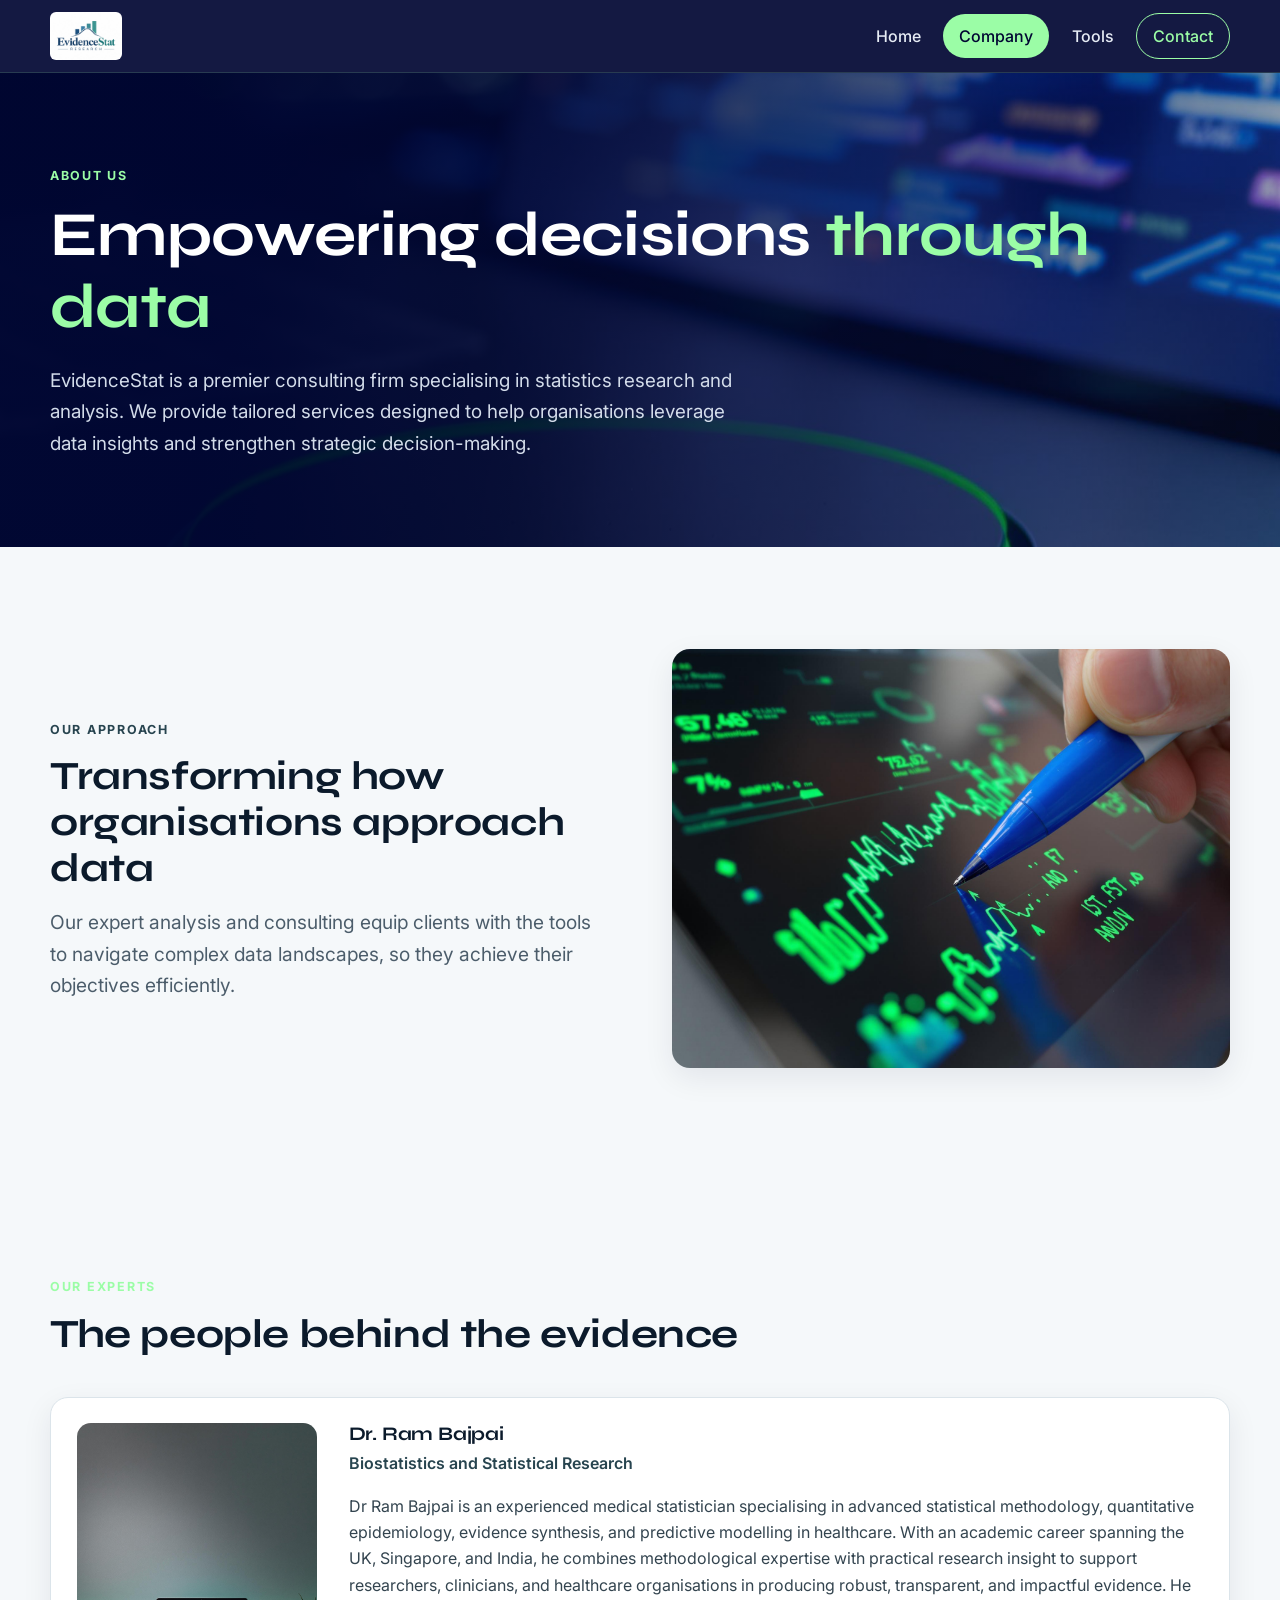
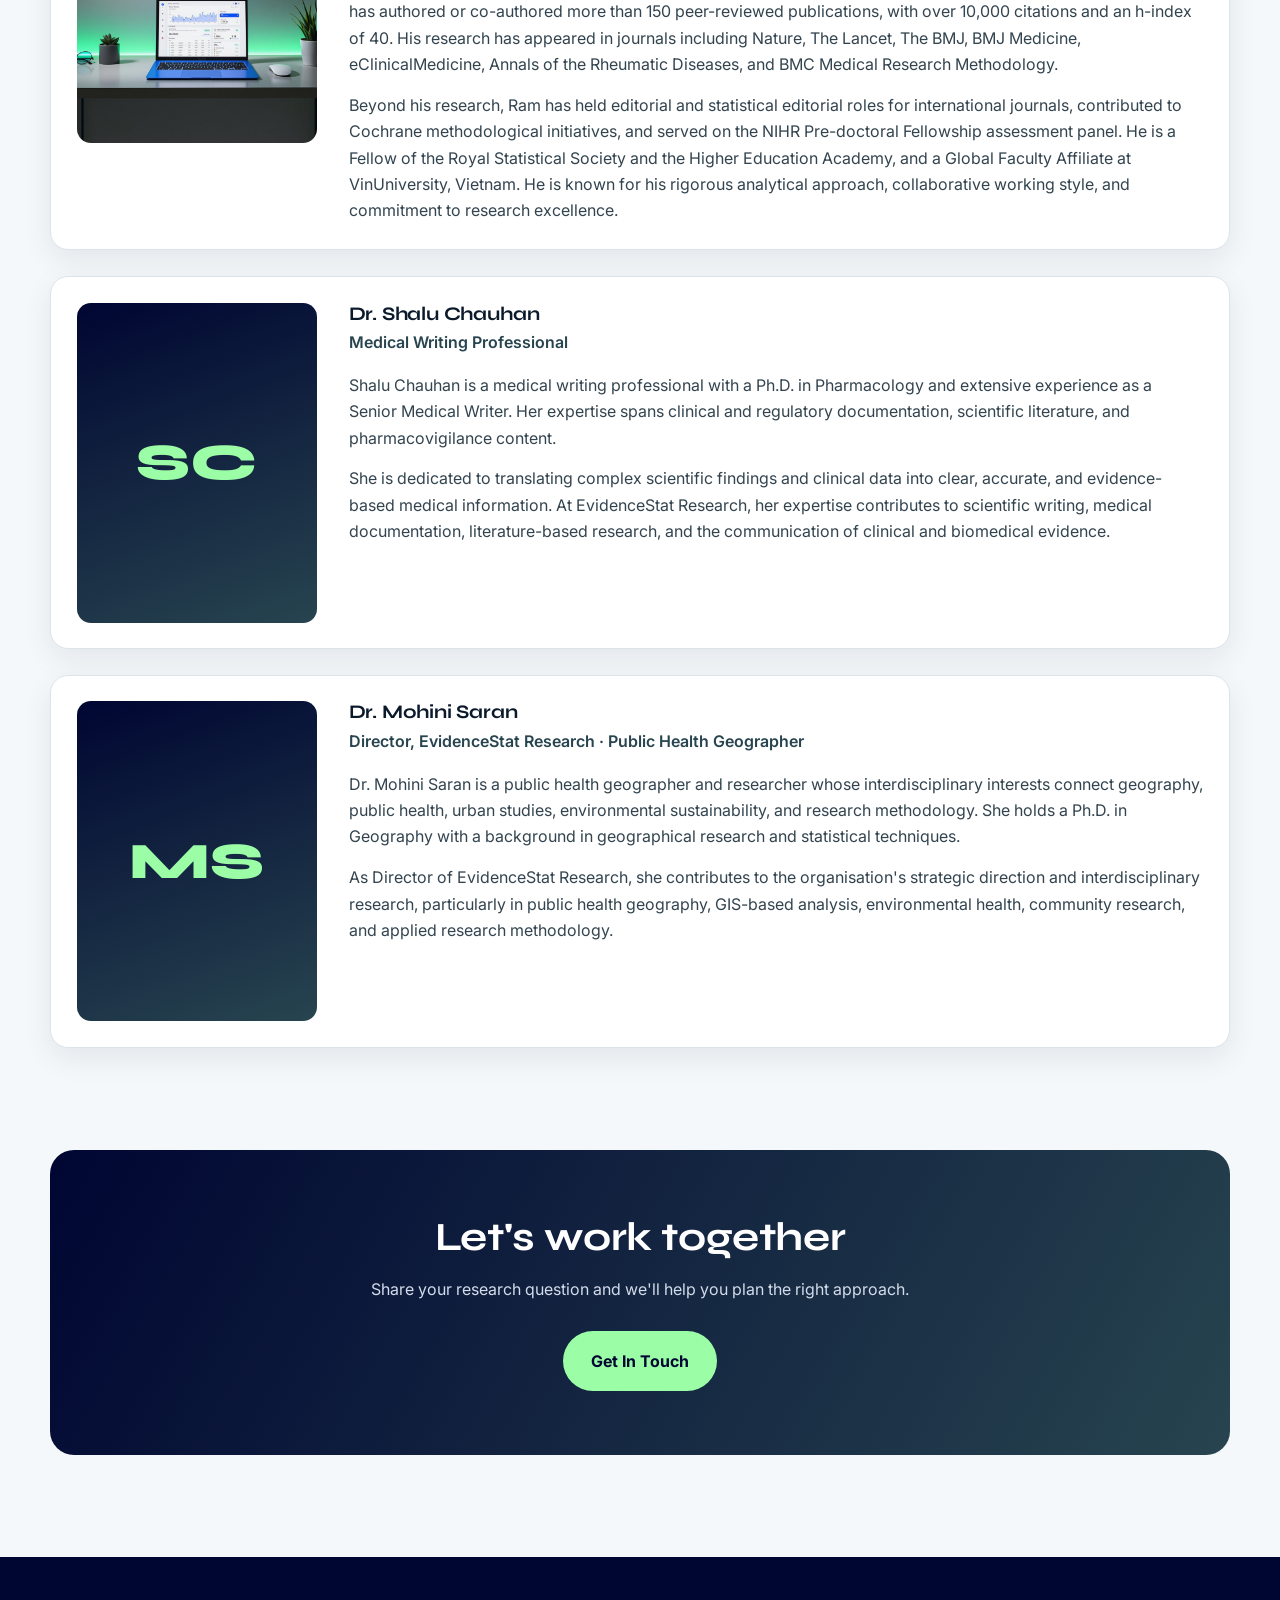
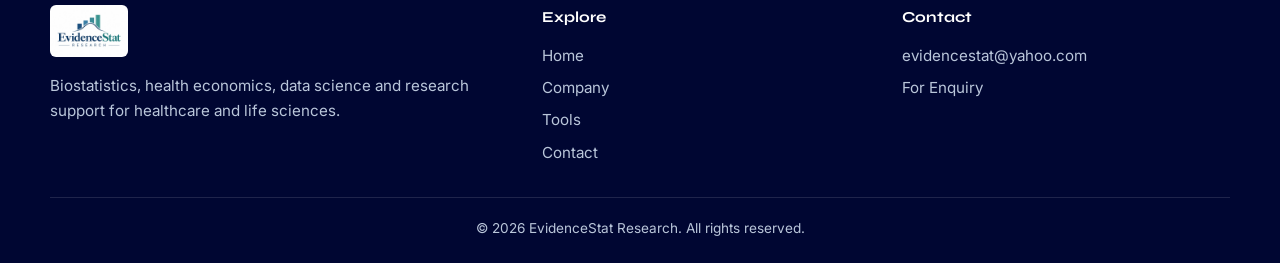
==== company.html @ 98dabb56 "EvidenceStat Research: responsive static website" ====
<!doctype html>
<html lang="en">
<head>
<meta charset="utf-8">
<meta name="viewport" content="width=device-width,initial-scale=1">
<title>Company | EvidenceStat Research</title>
<meta name="description" content="Meet the experts at EvidenceStat Research: biostatistics, medical writing and public health geography.">
<link rel="preconnect" href="https://fonts.googleapis.com"><link rel="preconnect" href="https://fonts.gstatic.com" crossorigin>
<link href="https://fonts.googleapis.com/css2?family=Inter:wght@400;500;600;700&family=Syne:wght@600;700;800&display=swap" rel="stylesheet">
<link rel="stylesheet" href="style.css">
</head>
<body>
<a class="skip" href="#main">Skip to content</a>
<header class="site-header"><div class="wrap nav">
  <a class="brand" href="index.html" aria-label="EvidenceStat Research home"><img src="assets/logo.jpg" alt="EvidenceStat Research"></a>
  <button class="toggle" aria-label="Menu" aria-expanded="false"><span></span></button>
  <ul class="menu">
    <li><a href="index.html">Home</a></li>
    <li><a href="company.html" aria-current="page">Company</a></li>
    <li><a href="tools.html">Tools</a></li>
    <li><a href="contact.html" class="cta">Contact</a></li>
  </ul>
</div></header>

<main id="main">
<section class="hero hero-sm" style="background-image:url(assets/img3.jpg)">
  <div class="wrap">
    <span class="eyebrow">About Us</span>
    <h1>Empowering decisions <span>through data</span></h1>
    <p>EvidenceStat is a premier consulting firm specialising in statistics research and analysis. We provide tailored services designed to help organisations leverage data insights and strengthen strategic decision-making.</p>
  </div>
</section>

<section class="section">
  <div class="wrap split">
    <div class="reveal">
      <span class="eyebrow">Our Approach</span>
      <h2>Transforming how organisations approach data</h2>
      <p class="lead">Our expert analysis and consulting equip clients with the tools to navigate complex data landscapes, so they achieve their objectives efficiently.</p>
    </div>
    <img class="reveal" src="assets/img4.jpg" alt="Reviewing analytical results on a tablet" loading="lazy">
  </div>
</section>

<section class="section on-dark" style="background:var(--bg);color:var(--ink)">
  <div class="wrap">
    <div class="head reveal"><span class="eyebrow">Our Experts</span><h2>The people behind the evidence</h2></div>
    <div class="team">
      <article class="person reveal">
        <img src="assets/ram.jpg" alt="Dr. Ram Bajpai" loading="lazy">
        <div>
          <h3>Dr. Ram Bajpai</h3><p class="role">Biostatistics and Statistical Research</p>
          <p>Dr Ram Bajpai is an experienced medical statistician specialising in advanced statistical methodology, quantitative epidemiology, evidence synthesis, and predictive modelling in healthcare. With an academic career spanning the UK, Singapore, and India, he combines methodological expertise with practical research insight to support researchers, clinicians, and healthcare organisations in producing robust, transparent, and impactful evidence. He has authored or co-authored more than 150 peer-reviewed publications, with over 10,000 citations and an h-index of 40. His research has appeared in journals including Nature, The Lancet, The BMJ, BMJ Medicine, eClinicalMedicine, Annals of the Rheumatic Diseases, and BMC Medical Research Methodology.</p>
          <p>Beyond his research, Ram has held editorial and statistical editorial roles for international journals, contributed to Cochrane methodological initiatives, and served on the NIHR Pre-doctoral Fellowship assessment panel. He is a Fellow of the Royal Statistical Society and the Higher Education Academy, and a Global Faculty Affiliate at VinUniversity, Vietnam. He is known for his rigorous analytical approach, collaborative working style, and commitment to research excellence.</p>
        </div>
      </article>
      <article class="person reveal">
        <div class="avatar" aria-hidden="true">SC</div>
        <div>
          <h3>Dr. Shalu Chauhan</h3><p class="role">Medical Writing Professional</p>
          <p>Shalu Chauhan is a medical writing professional with a Ph.D. in Pharmacology and extensive experience as a Senior Medical Writer. Her expertise spans clinical and regulatory documentation, scientific literature, and pharmacovigilance content.</p>
          <p>She is dedicated to translating complex scientific findings and clinical data into clear, accurate, and evidence-based medical information. At EvidenceStat Research, her expertise contributes to scientific writing, medical documentation, literature-based research, and the communication of clinical and biomedical evidence.</p>
        </div>
      </article>
      <article class="person reveal">
        <div class="avatar" aria-hidden="true">MS</div>
        <div>
          <h3>Dr. Mohini Saran</h3><p class="role">Director, EvidenceStat Research &middot; Public Health Geographer</p>
          <p>Dr. Mohini Saran is a public health geographer and researcher whose interdisciplinary interests connect geography, public health, urban studies, environmental sustainability, and research methodology. She holds a Ph.D. in Geography with a background in geographical research and statistical techniques.</p>
          <p>As Director of EvidenceStat Research, she contributes to the organisation's strategic direction and interdisciplinary research, particularly in public health geography, GIS-based analysis, environmental health, community research, and applied research methodology.</p>
        </div>
      </article>
    </div>
  </div>
</section>

<section class="section" style="padding-top:0">
  <div class="wrap"><div class="cta-band reveal">
    <h2>Let's work together</h2><p>Share your research question and we'll help you plan the right approach.</p>
    <div class="btns"><a class="btn btn-primary" href="contact.html">Get In Touch</a></div>
  </div></div>
</section>
</main>

<footer class="site-footer"><div class="wrap">
  <div class="foot">
    <div><img src="assets/logo.jpg" alt="EvidenceStat Research"><p>Biostatistics, health economics, data science and research support for healthcare and life sciences.</p></div>
    <div><h4>Explore</h4><ul><li><a href="index.html">Home</a></li><li><a href="company.html">Company</a></li>
    <li><a href="tools.html">Tools</a></li><li><a href="contact.html">Contact</a></li></ul></div>
    <div><h4>Contact</h4><ul><li><a href="mailto:evidencestat@yahoo.com">evidencestat@yahoo.com</a></li><li><a href="contact.html">For Enquiry</a></li></ul></div>
  </div>
  <p class="copy">&copy; 2026 EvidenceStat Research. All rights reserved.</p>
</div></footer>
<script src="script.js"></script>
</body>
</html>
---- style.css ----
:root{
  --navy:#000632;--navy-2:#0a1450;--slate:#27444f;--mint:#9bfda6;--mint-d:#5fe07a;
  --ink:#0b1a2b;--muted:#4c5d6b;--bg:#f5f8fa;--card:#fff;--line:#dbe4ea;
  --radius:18px;--shadow:0 10px 30px rgba(0,6,50,.08);
  --wrap:1180px;
}
*{box-sizing:border-box;margin:0;padding:0}
html{scroll-behavior:smooth;-webkit-text-size-adjust:100%}
body{font-family:'Inter',system-ui,-apple-system,'Segoe UI',Roboto,Arial,sans-serif;color:var(--ink);background:var(--bg);line-height:1.65;font-size:1rem;overflow-x:hidden}
img{max-width:100%;display:block}
a{color:inherit}
h1,h2,h3{font-family:'Syne','Inter',system-ui,sans-serif;line-height:1.15;letter-spacing:-.01em}
h1{font-size:clamp(2.1rem,5.5vw,3.9rem)}
h2{font-size:clamp(1.6rem,3.4vw,2.5rem)}
h3{font-size:1.2rem}
.wrap{width:min(100% - 2.5rem,var(--wrap));margin-inline:auto}
.eyebrow{display:inline-block;font-size:.78rem;font-weight:700;letter-spacing:.14em;text-transform:uppercase;color:var(--slate);margin-bottom:.8rem}
.on-dark .eyebrow,.hero .eyebrow{color:var(--mint)}
.section{padding:clamp(3.5rem,8vw,6.5rem) 0}
.lead{font-size:clamp(1.02rem,1.6vw,1.2rem);color:var(--muted);max-width:62ch}
.skip{position:absolute;left:-999px;top:0;background:var(--mint);color:var(--navy);padding:.6rem 1rem;z-index:200}
.skip:focus{left:0}

/* header */
.site-header{position:sticky;top:0;z-index:100;background:rgba(0,6,50,.92);backdrop-filter:blur(12px);border-bottom:1px solid rgba(155,253,166,.15)}
.nav{display:flex;align-items:center;justify-content:space-between;gap:1rem;min-height:72px}
.brand img{height:48px;width:auto;border-radius:6px;background:#fff}
.menu{display:flex;align-items:center;gap:.4rem;list-style:none}
.menu a{display:block;padding:.55rem 1rem;border-radius:999px;text-decoration:none;color:#e6ecf5;font-weight:500;transition:.2s}
.menu a:hover,.menu a[aria-current=page]{color:var(--navy);background:var(--mint)}
.menu .cta{border:1px solid var(--mint);color:var(--mint)}
.toggle{display:none;background:none;border:1px solid rgba(155,253,166,.5);border-radius:10px;width:44px;height:44px;cursor:pointer;color:var(--mint)}
.toggle span,.toggle span::before,.toggle span::after{display:block;width:20px;height:2px;background:currentColor;margin:auto;position:relative;transition:.25s}
.toggle span::before,.toggle span::after{content:"";position:absolute;left:0}
.toggle span::before{top:-6px}.toggle span::after{top:6px}
.toggle[aria-expanded=true] span{background:transparent}
.toggle[aria-expanded=true] span::before{top:0;transform:rotate(45deg)}
.toggle[aria-expanded=true] span::after{top:0;transform:rotate(-45deg)}

/* buttons */
.btn{display:inline-flex;align-items:center;justify-content:center;gap:.5rem;padding:.9rem 1.6rem;border-radius:999px;font-weight:700;text-decoration:none;border:2px solid transparent;transition:.2s;cursor:pointer;font:inherit;font-weight:700}
.btn-primary{background:var(--mint);color:var(--navy)}
.btn-primary:hover{background:#fff;transform:translateY(-2px)}
.btn-ghost{border-color:rgba(255,255,255,.5);color:#fff}
.btn-ghost:hover{background:#fff;color:var(--navy)}
.btn-dark{background:var(--navy);color:#fff}
.btn-dark:hover{background:var(--slate);transform:translateY(-2px)}
.btns{display:flex;flex-wrap:wrap;gap:.8rem;margin-top:1.8rem}

/* hero */
.hero{position:relative;color:#fff;background:var(--navy) center/cover no-repeat;isolation:isolate;overflow:hidden}
.hero::before{content:"";position:absolute;inset:0;background:linear-gradient(100deg,rgba(0,6,50,.96) 20%,rgba(0,6,50,.7) 60%,rgba(0,6,50,.35));z-index:-1}
.hero .wrap{padding:clamp(4rem,11vw,9rem) 0}
.hero h1 span{color:var(--mint)}
.hero p{margin-top:1.4rem;max-width:58ch;color:#d3dcea;font-size:clamp(1rem,1.6vw,1.18rem)}
.hero-sm .wrap{padding:clamp(3rem,7vw,5.5rem) 0}

.stats{display:grid;grid-template-columns:repeat(4,1fr);gap:1rem;margin-top:-3rem;position:relative;z-index:2}
.stat{background:var(--card);border-radius:var(--radius);padding:1.4rem;box-shadow:var(--shadow);text-align:center;border-top:4px solid var(--mint-d)}
.stat b{display:block;font-family:'Syne',sans-serif;font-size:1.5rem;color:var(--navy)}
.stat span{font-size:.9rem;color:var(--muted)}

/* split */
.split{display:grid;grid-template-columns:1fr 1fr;gap:clamp(2rem,5vw,4.5rem);align-items:center}
.split img{border-radius:var(--radius);box-shadow:var(--shadow);width:100%;aspect-ratio:4/3;object-fit:cover}
.split p+p{margin-top:1rem}
.split .lead{margin-top:1rem}

/* services */
.head{max-width:760px;margin-bottom:2.5rem}
.head p{margin-top:1rem}
.grid{display:grid;grid-template-columns:repeat(3,1fr);gap:1.4rem}
.card{background:var(--card);border:1px solid var(--line);border-radius:var(--radius);padding:1.7rem;transition:.25s;display:flex;flex-direction:column}
.card:hover{transform:translateY(-5px);box-shadow:var(--shadow);border-color:var(--mint-d)}
.card .ico{width:46px;height:46px;border-radius:12px;background:var(--navy);color:var(--mint);display:grid;place-items:center;font-weight:800;margin-bottom:1rem;font-family:'Syne',sans-serif}
.card h3{margin-bottom:.8rem}
.tags{display:flex;flex-wrap:wrap;gap:.4rem;list-style:none}
.tags li{font-size:.8rem;background:#eaf3f6;color:var(--slate);padding:.28rem .7rem;border-radius:999px}

/* dark band */
.on-dark{background:var(--navy);color:#fff}
.on-dark .lead{color:#c3cee0}
.on-dark .card{background:var(--navy-2);border-color:rgba(155,253,166,.18)}
.on-dark .card p{color:#c3cee0}
.on-dark .card .ico{background:var(--mint);color:var(--navy)}

.cta-band{background:linear-gradient(120deg,var(--navy),var(--slate));color:#fff;border-radius:calc(var(--radius) + 6px);padding:clamp(2rem,6vw,4rem);text-align:center}
.cta-band p{margin:1rem auto 0;max-width:55ch;color:#d3dcea}
.cta-band .btns{justify-content:center}

/* team */
.team{display:grid;gap:1.6rem}
.person{display:grid;grid-template-columns:240px 1fr;gap:2rem;background:var(--card);border:1px solid var(--line);border-radius:var(--radius);padding:1.6rem;box-shadow:var(--shadow)}
.person img{width:100%;aspect-ratio:3/4;object-fit:cover;border-radius:14px}
.avatar{width:100%;aspect-ratio:3/4;border-radius:14px;background:linear-gradient(160deg,var(--navy),var(--slate));display:grid;place-items:center;color:var(--mint);font:800 3.2rem 'Syne',sans-serif}
.person .role{color:var(--slate);font-weight:600;margin:.3rem 0 1rem}
.person p+p{margin-top:.9rem}
.person p{color:#33444f}

/* contact */
.contact{display:grid;grid-template-columns:1fr 1.2fr;gap:2.5rem;align-items:start}
.info{display:grid;gap:1rem;margin-top:1.8rem}
.info a,.info div{display:flex;gap:.8rem;align-items:center;text-decoration:none;word-break:break-word}
.info i{font-style:normal;width:42px;height:42px;flex:none;border-radius:50%;background:var(--mint);color:var(--navy);display:grid;place-items:center;font-weight:800}
form{background:var(--card);padding:clamp(1.4rem,4vw,2.4rem);border-radius:var(--radius);box-shadow:var(--shadow);border:1px solid var(--line);display:grid;gap:1.1rem}
.row{display:grid;grid-template-columns:1fr 1fr;gap:1.1rem}
label{display:grid;gap:.4rem;font-weight:600;font-size:.92rem}
input,textarea{font:inherit;padding:.85rem 1rem;border:1.5px solid var(--line);border-radius:12px;background:#fbfdfe;width:100%;color:var(--ink)}
input:focus,textarea:focus{outline:3px solid rgba(95,224,122,.45);border-color:var(--mint-d)}
textarea{min-height:150px;resize:vertical}
.note{font-size:.85rem;color:var(--muted)}

/* footer */
.site-footer{background:var(--navy);color:#b9c6da;padding:3rem 0 1.5rem;font-size:.95rem}
.foot{display:grid;grid-template-columns:1.4fr 1fr 1fr;gap:2rem}
.foot h4{color:#fff;margin-bottom:.8rem;font-family:'Syne',sans-serif}
.foot ul{list-style:none;display:grid;gap:.45rem}
.foot a{text-decoration:none}.foot a:hover{color:var(--mint)}
.foot img{height:52px;width:auto;background:#fff;border-radius:6px;margin-bottom:1rem}
.copy{margin-top:2rem;padding-top:1.2rem;border-top:1px solid rgba(255,255,255,.12);text-align:center;font-size:.85rem}

/* reveal */
.reveal{opacity:0;transform:translateY(18px);transition:.6s ease}
.reveal.in{opacity:1;transform:none}
@media (prefers-reduced-motion:reduce){*{transition:none!important;scroll-behavior:auto!important}.reveal{opacity:1;transform:none}}

/* responsive */
@media (max-width:1000px){
  .grid{grid-template-columns:repeat(2,1fr)}
  .stats{grid-template-columns:repeat(2,1fr)}
}
@media (max-width:820px){
  .toggle{display:block}
  .menu{position:absolute;left:0;right:0;top:100%;flex-direction:column;align-items:stretch;background:var(--navy);padding:.8rem 1.25rem 1.2rem;border-bottom:1px solid rgba(155,253,166,.2);display:none}
  .menu.open{display:flex}
  .menu a{padding:.9rem 1rem;text-align:center}
  .split,.contact,.foot{grid-template-columns:1fr}
  .split img{order:-1;aspect-ratio:16/10}
  .person{grid-template-columns:1fr}
  .person img,.avatar{max-width:260px;aspect-ratio:1/1;object-position:top}
  .hero::before{background:linear-gradient(180deg,rgba(0,6,50,.9),rgba(0,6,50,.78))}
}
@media (max-width:600px){
  .grid,.row{grid-template-columns:1fr}
  .stats{margin-top:-2rem;gap:.7rem}
  .stat{padding:1rem}
  .btn{width:100%}
  .brand img{height:42px}
}
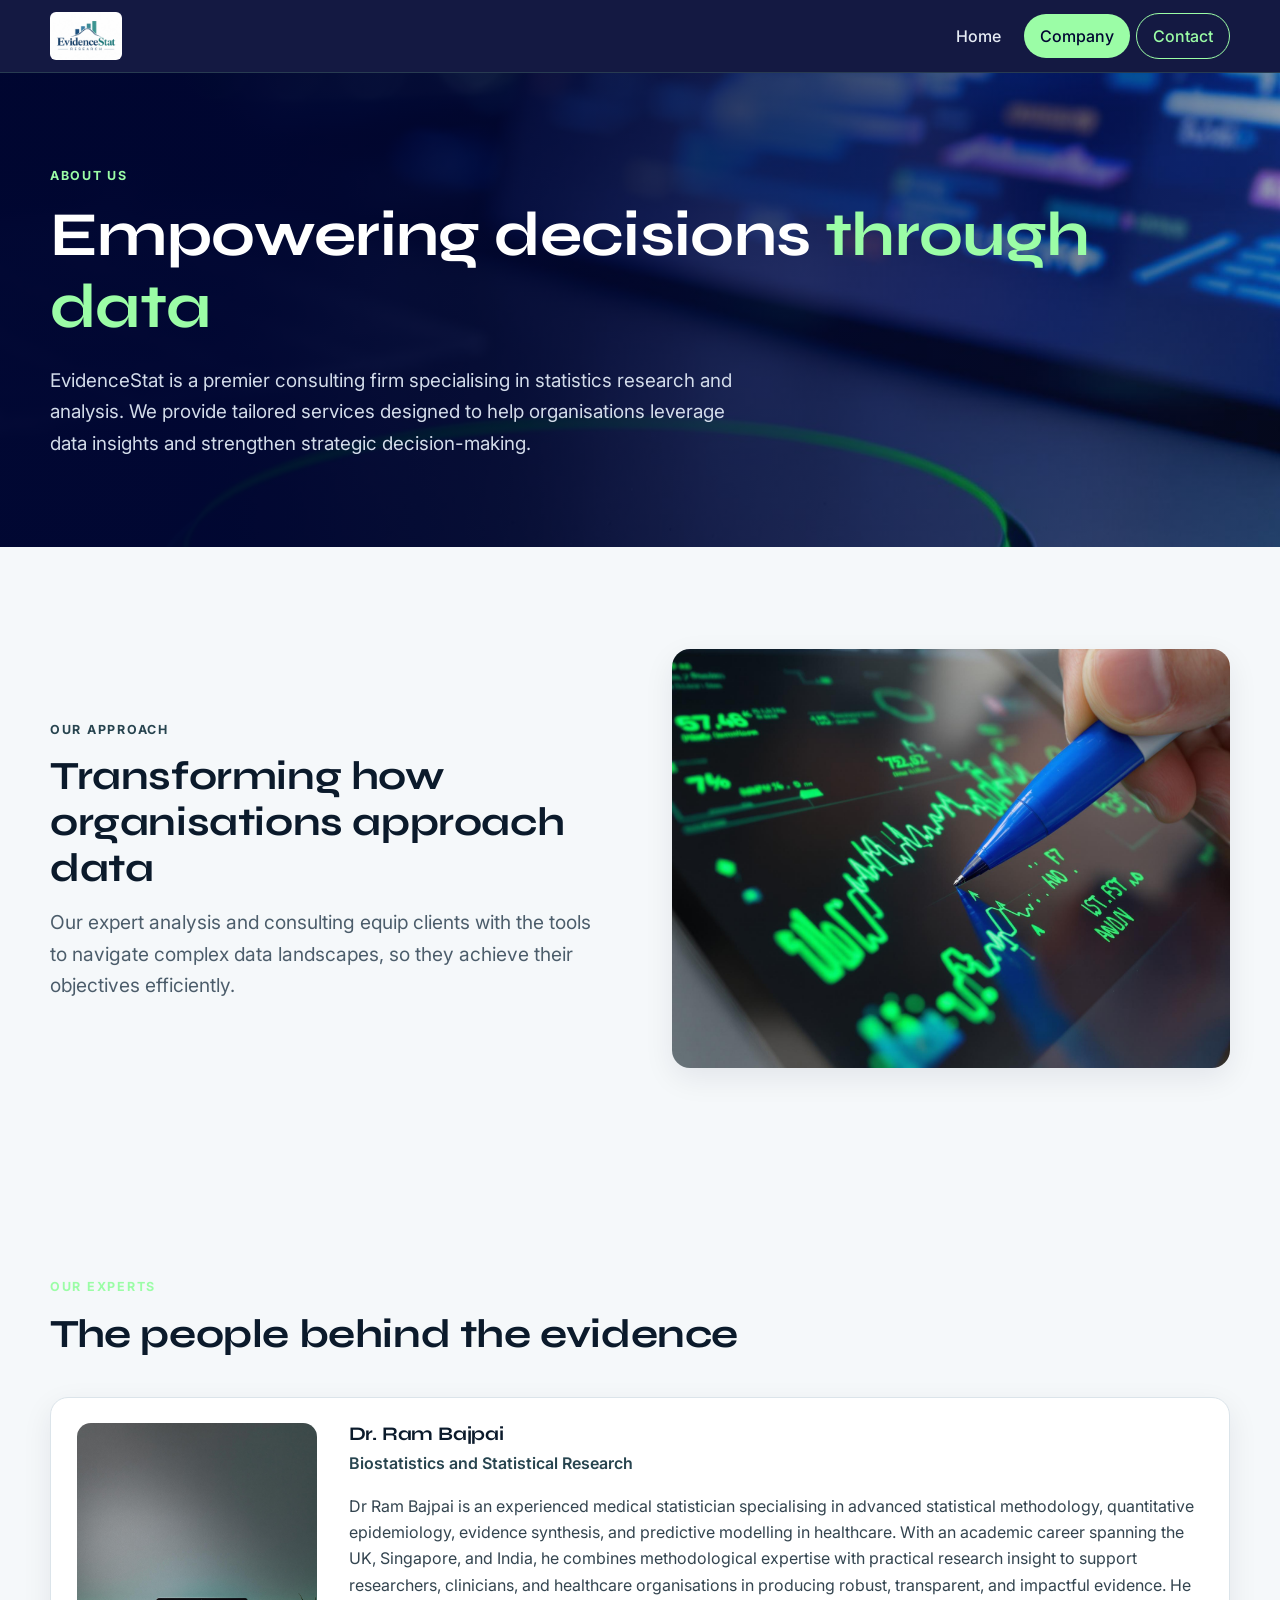
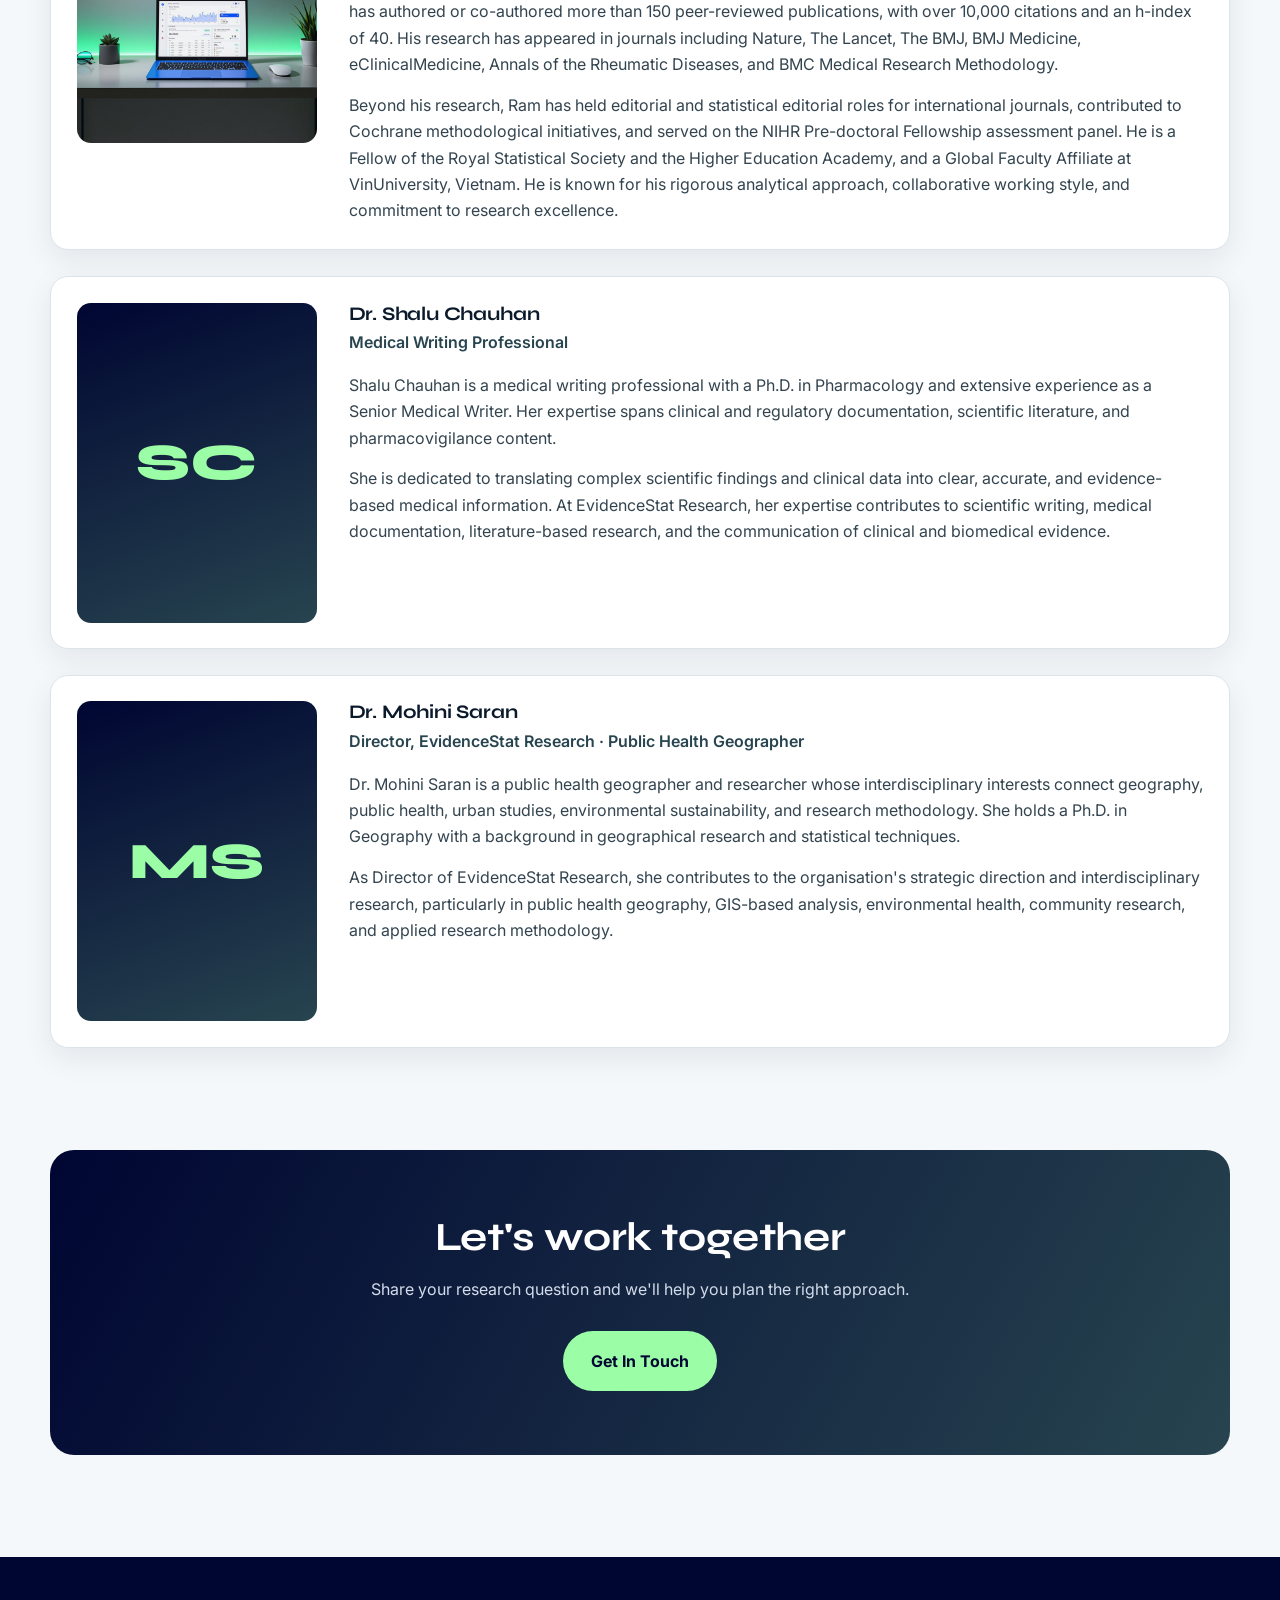
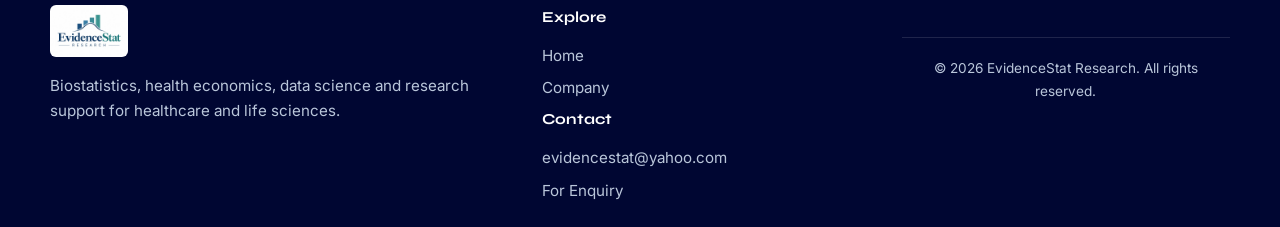
==== commit 608d4110: "Remove Tools page" ====
--- a/company.html
+++ b/company.html
@@ -17,7 +17,6 @@
   <ul class="menu">
     <li><a href="index.html">Home</a></li>
     <li><a href="company.html" aria-current="page">Company</a></li>
-    <li><a href="tools.html">Tools</a></li>
     <li><a href="contact.html" class="cta">Contact</a></li>
   </ul>
 </div></header>
@@ -86,7 +85,6 @@
   <div class="foot">
     <div><img src="assets/logo.jpg" alt="EvidenceStat Research"><p>Biostatistics, health economics, data science and research support for healthcare and life sciences.</p></div>
     <div><h4>Explore</h4><ul><li><a href="index.html">Home</a></li><li><a href="company.html">Company</a></li>
-    <li><a href="tools.html">Tools</a></li><li><a href="contact.html">Contact</a></li></ul></div>
     <div><h4>Contact</h4><ul><li><a href="mailto:evidencestat@yahoo.com">evidencestat@yahoo.com</a></li><li><a href="contact.html">For Enquiry</a></li></ul></div>
   </div>
   <p class="copy">&copy; 2026 EvidenceStat Research. All rights reserved.</p>
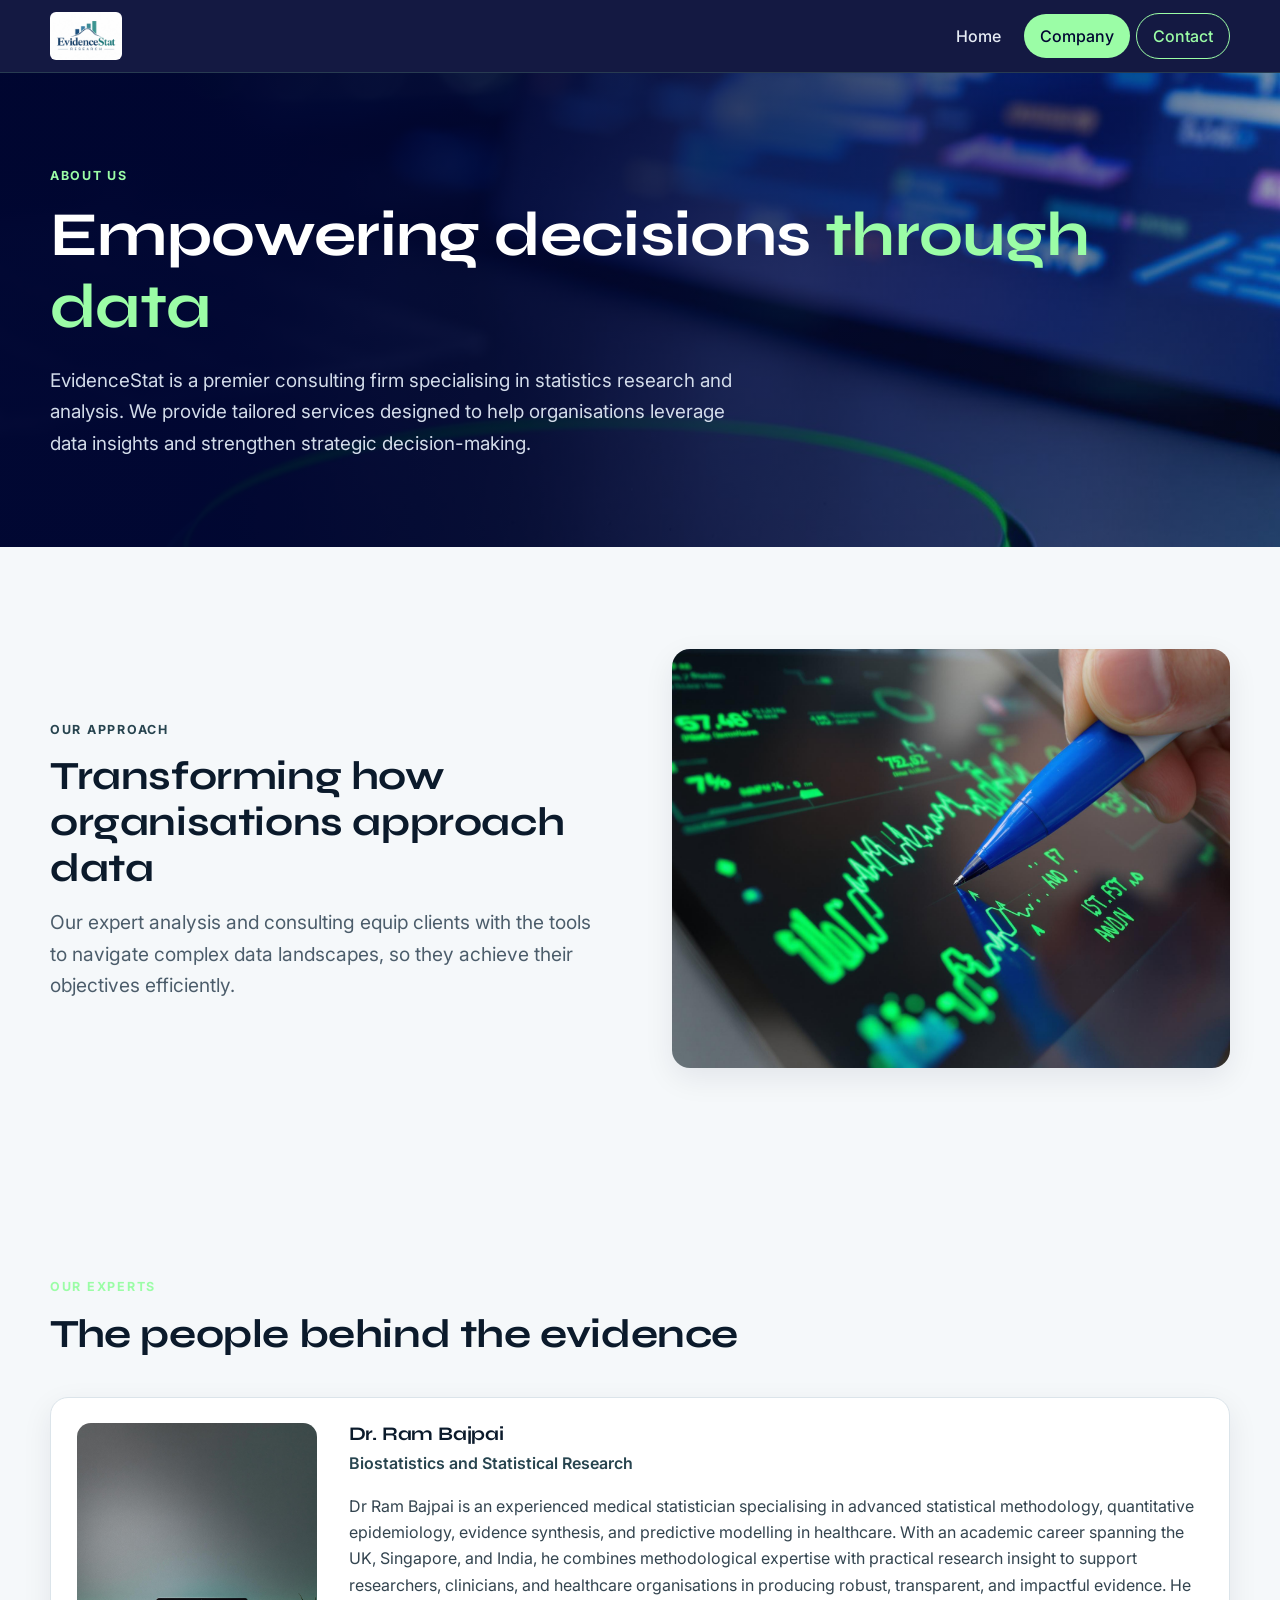
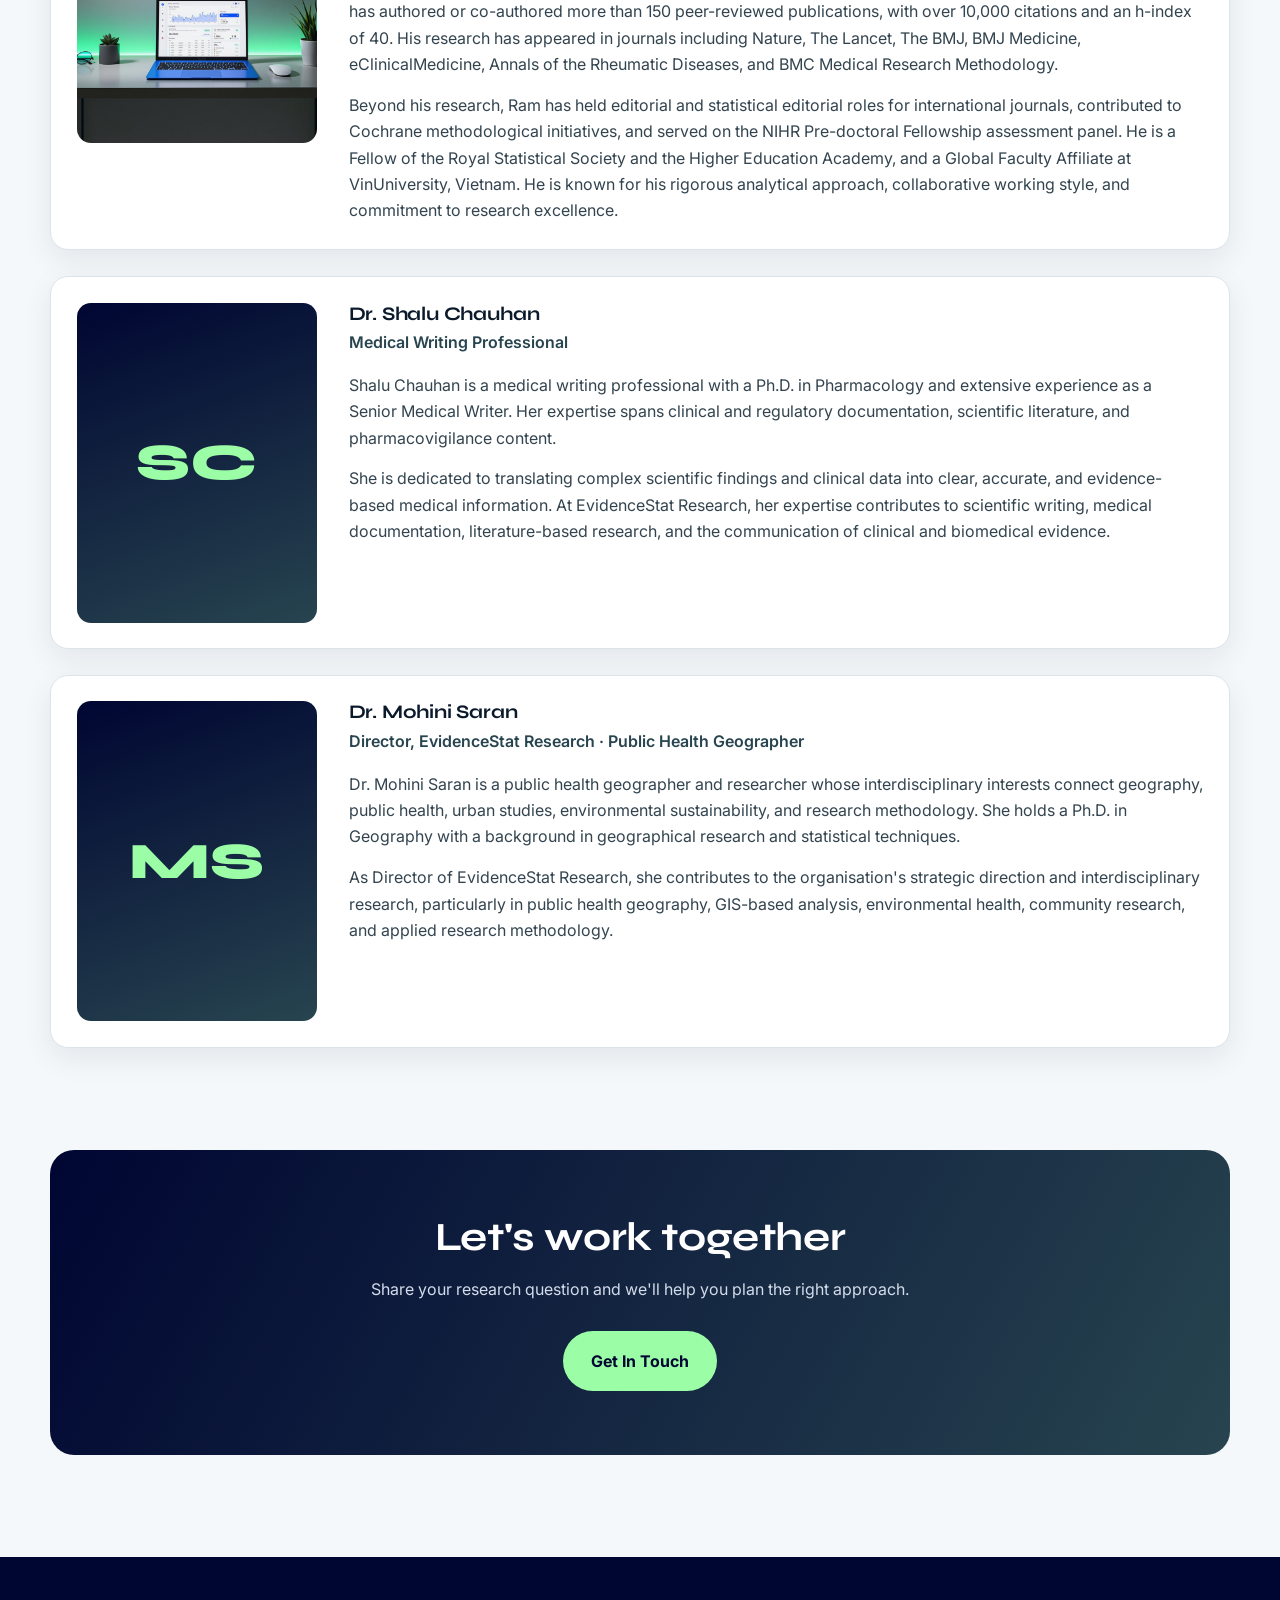
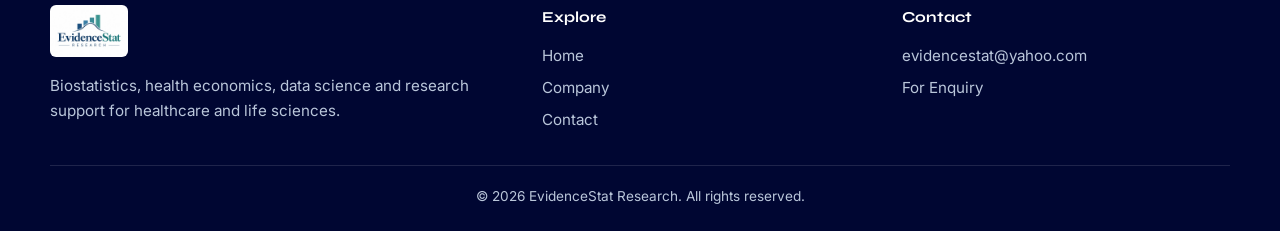
==== commit 4c936f27: "Fix menu and footer links after removing Tools" ====
--- a/company.html
+++ b/company.html
@@ -84,7 +84,7 @@
 <footer class="site-footer"><div class="wrap">
   <div class="foot">
     <div><img src="assets/logo.jpg" alt="EvidenceStat Research"><p>Biostatistics, health economics, data science and research support for healthcare and life sciences.</p></div>
-    <div><h4>Explore</h4><ul><li><a href="index.html">Home</a></li><li><a href="company.html">Company</a></li>
+    <div><h4>Explore</h4><ul><li><a href="index.html">Home</a></li><li><a href="company.html">Company</a></li><li><a href="contact.html">Contact</a></li></ul></div>
     <div><h4>Contact</h4><ul><li><a href="mailto:evidencestat@yahoo.com">evidencestat@yahoo.com</a></li><li><a href="contact.html">For Enquiry</a></li></ul></div>
   </div>
   <p class="copy">&copy; 2026 EvidenceStat Research. All rights reserved.</p>
